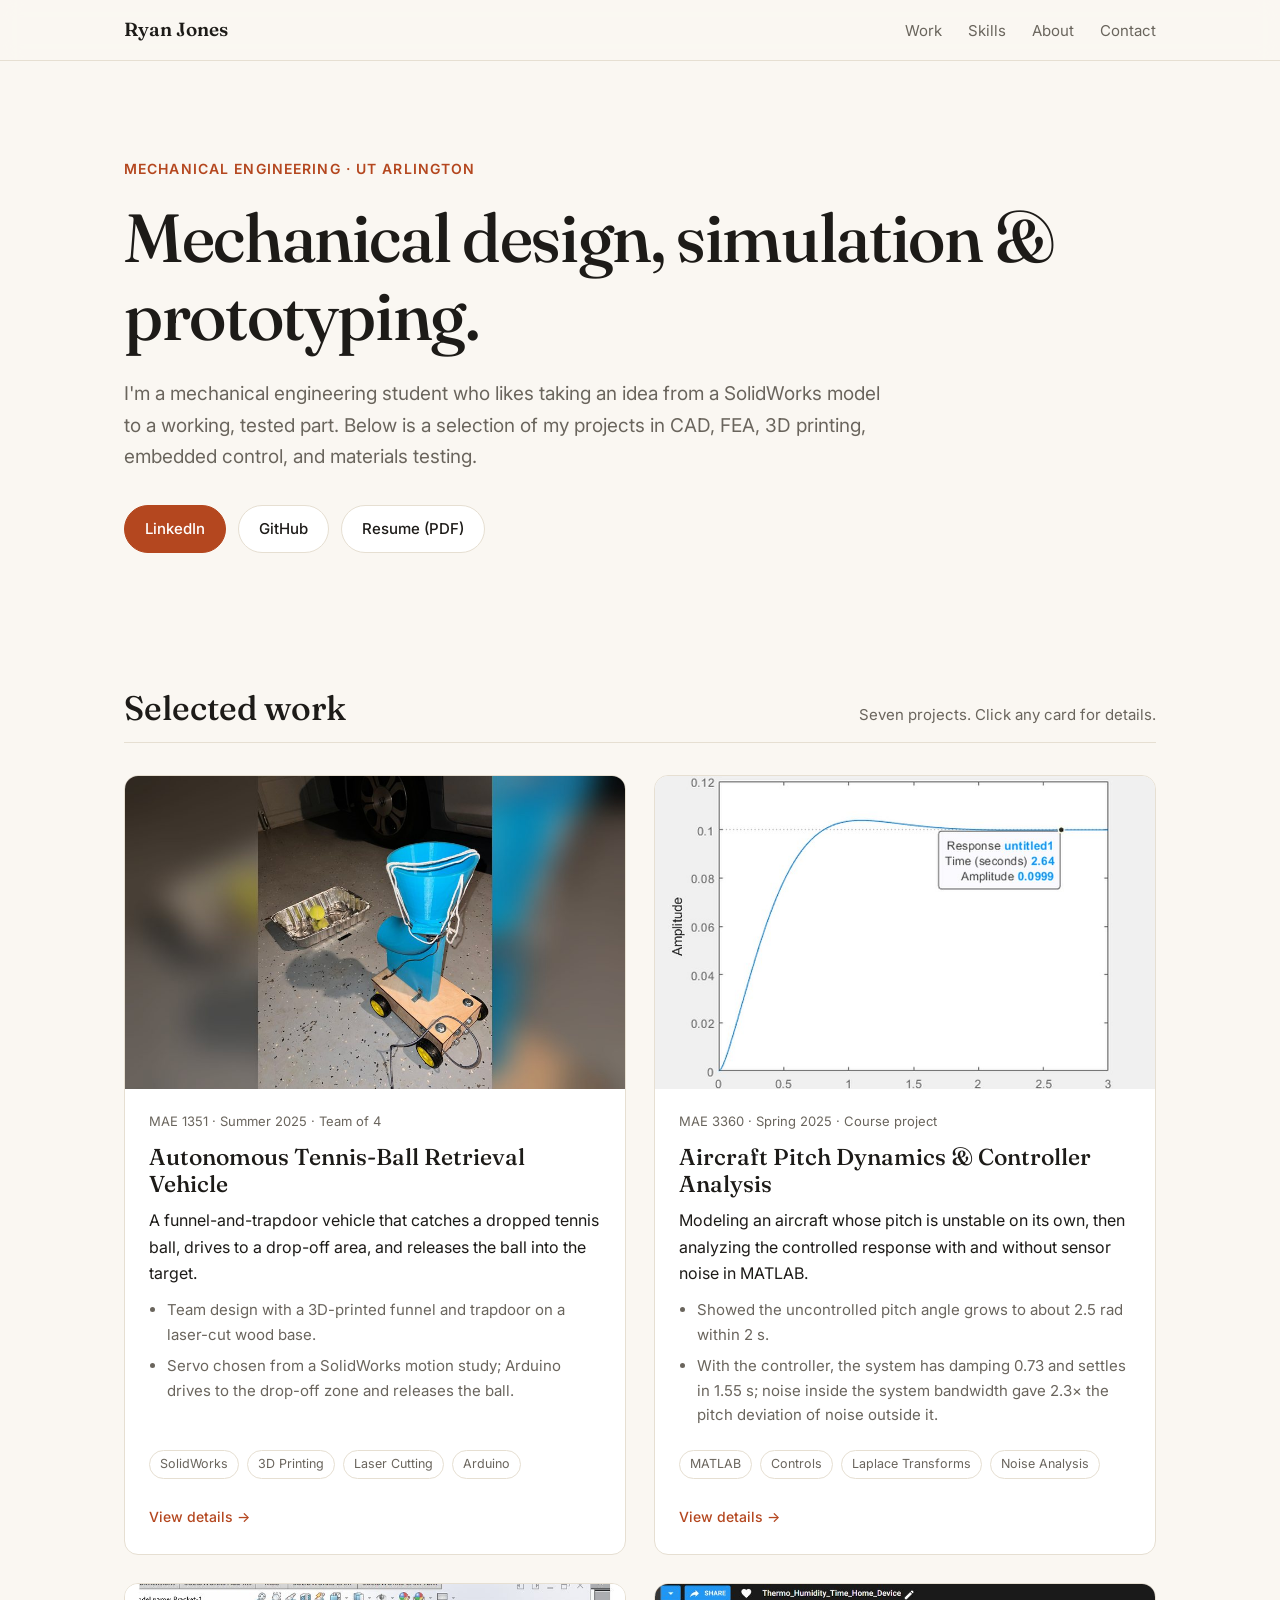
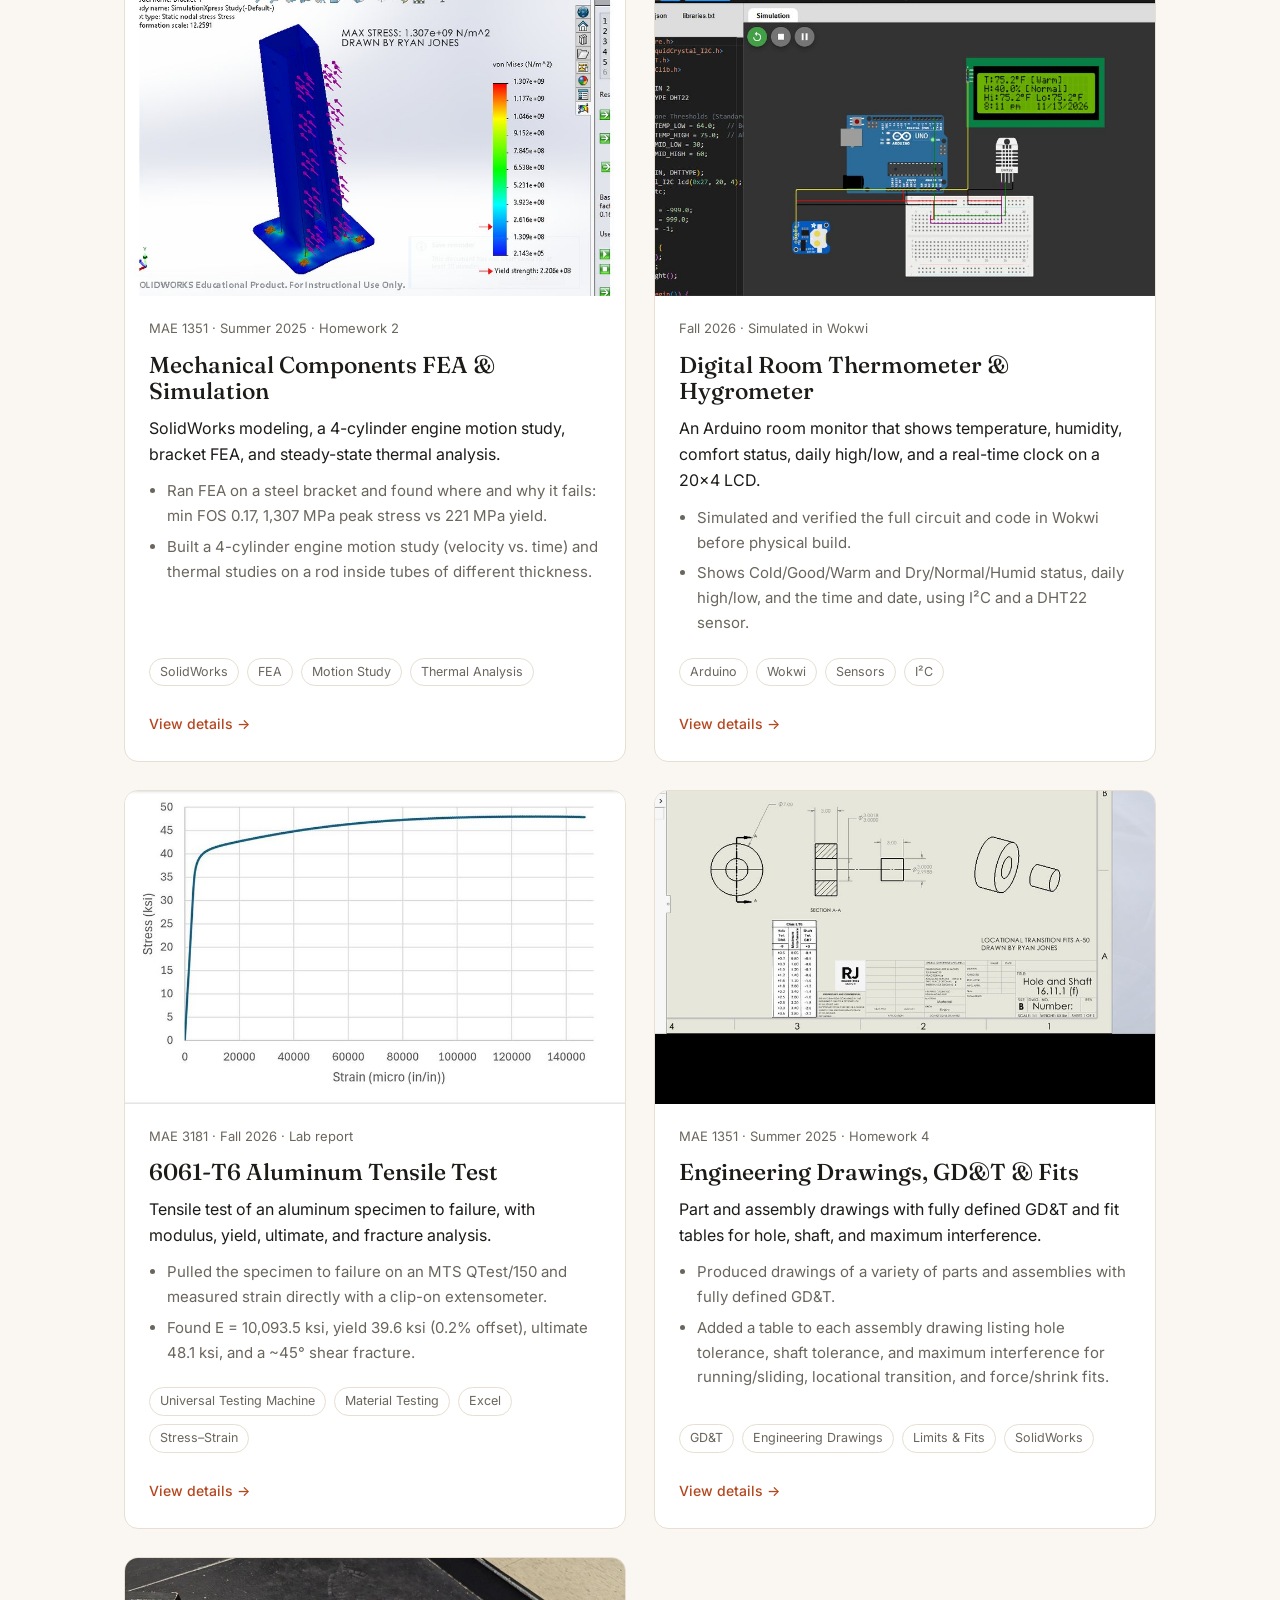
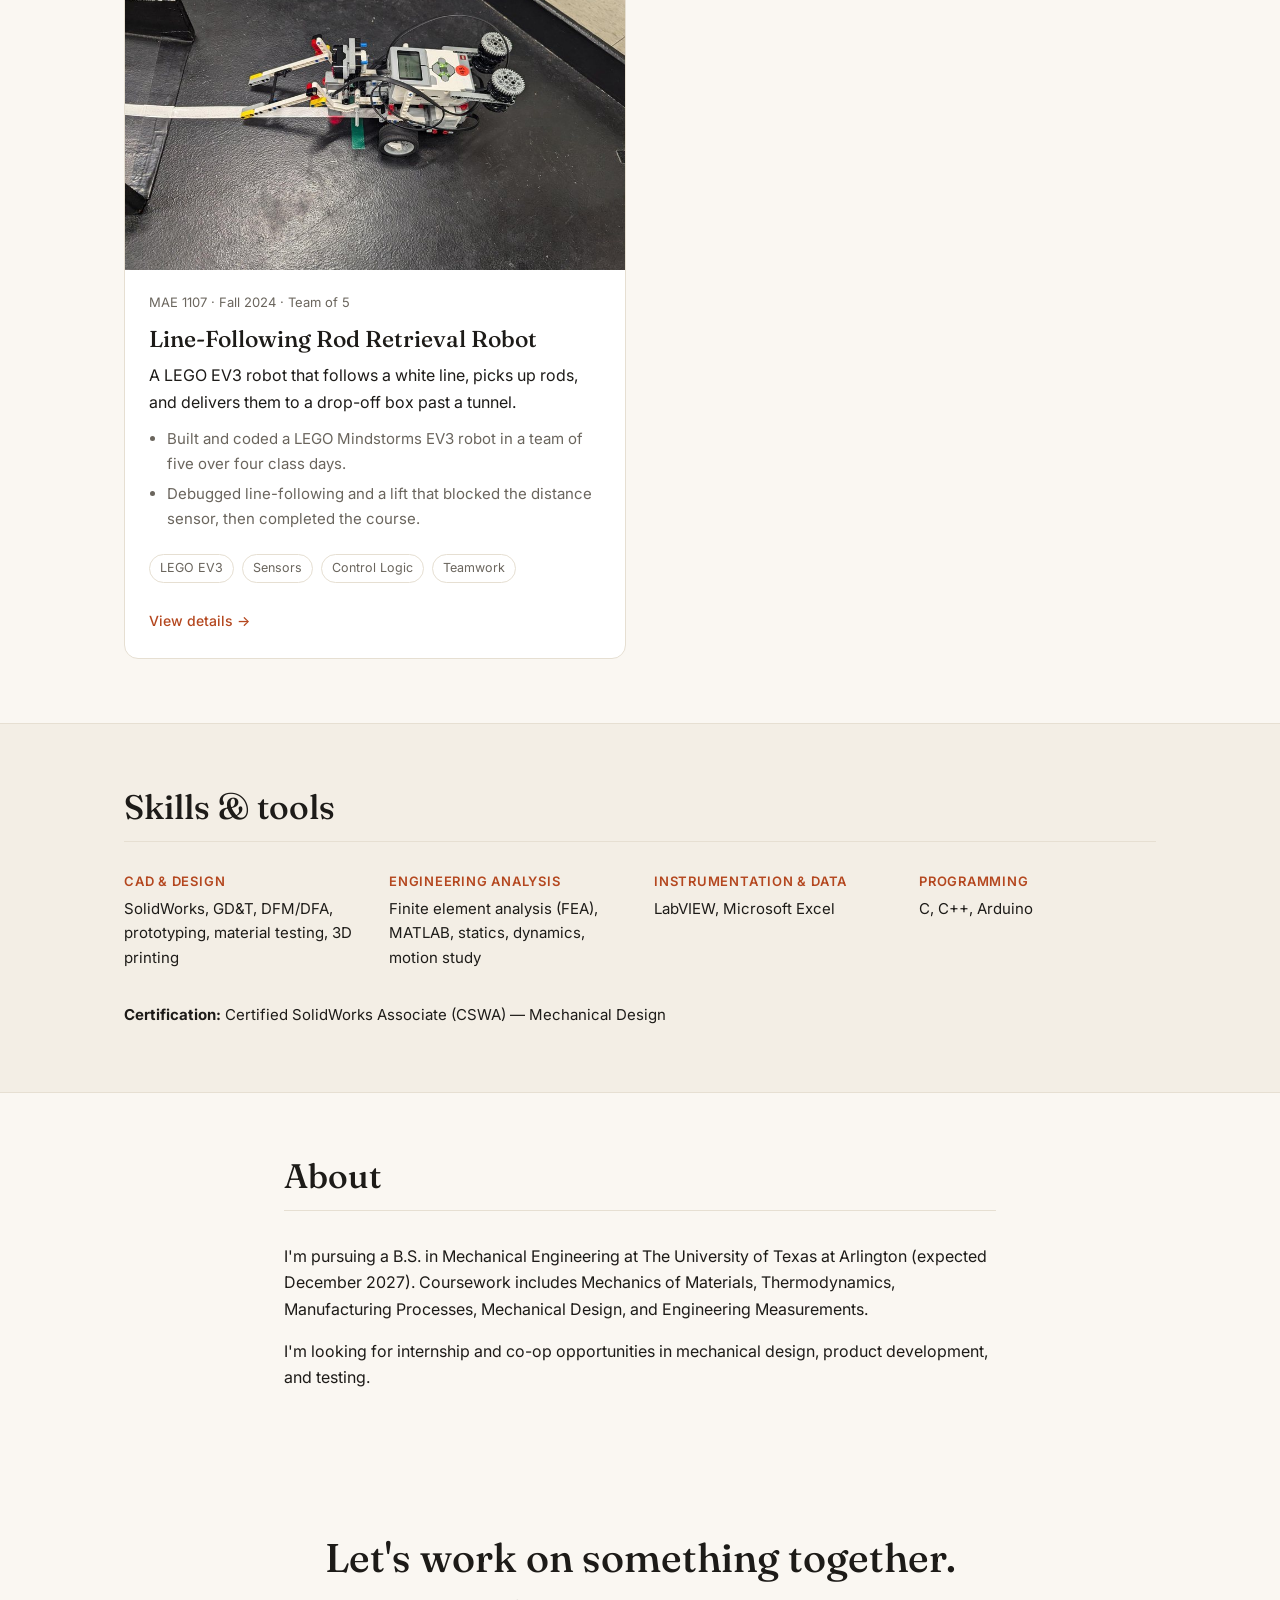
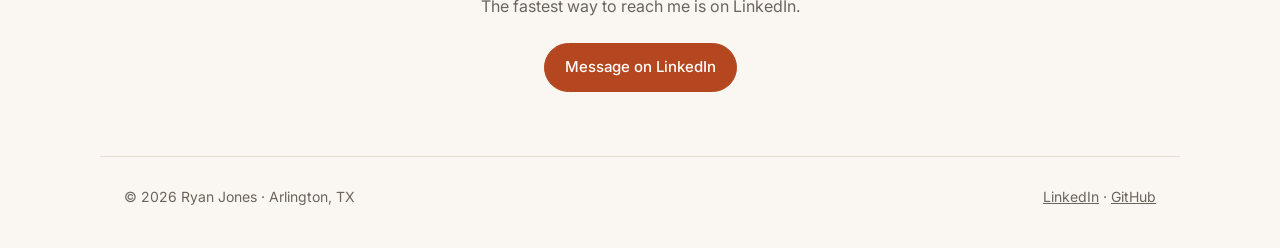
==== index.html @ ddf34568 "Add files via upload Added all of the files for showing the projects completed up to this point" ====
<!doctype html>
<html lang="en">
<head>
  <meta charset="utf-8">
  <meta name="viewport" content="width=device-width, initial-scale=1">
  <title>Ryan Jones — Mechanical Engineering Portfolio</title>
  <meta name="description" content="Ryan Jones, Mechanical Engineering student at UT Arlington. CAD, FEA, 3D printing, Arduino, and materials testing projects.">
  <meta property="og:title" content="Ryan Jones — Mechanical Engineering Portfolio">
  <meta property="og:description" content="Mechanical design, simulation, and prototyping projects. UT Arlington, B.S. Mechanical Engineering.">
  <meta property="og:type" content="website">
  <meta name="theme-color" content="#faf7f2">
  <link rel="preconnect" href="https://fonts.googleapis.com">
  <link rel="preconnect" href="https://fonts.gstatic.com" crossorigin>
  <link href="https://fonts.googleapis.com/css2?family=Fraunces:opsz,wght@9..144,500;9..144,600&family=Inter:wght@400;500;600&display=swap" rel="stylesheet">
  <link rel="stylesheet" href="css/style.css">
</head>
<body>
  <a class="skip" href="#work">Skip to content</a>

  <header class="nav">
    <div class="wrap nav-inner">
      <a class="brand" href="#top">Ryan Jones</a>
      <nav aria-label="Primary">
        <a href="#work">Work</a>
        <a href="#skills">Skills</a>
        <a href="#about">About</a>
        <a href="#contact">Contact</a>
      </nav>
    </div>
  </header>

  <main id="top">
    <section class="hero wrap">
      <p class="eyebrow">Mechanical Engineering · UT Arlington</p>
      <h1>Mechanical design, simulation &amp; prototyping.</h1>
      <p class="lead">I'm a mechanical engineering student who likes taking an idea from a SolidWorks model to a working, tested part. Below is a selection of my projects in CAD, FEA, 3D printing, embedded control, and materials testing.</p>
      <div class="actions">
        <a class="btn primary" href="https://www.linkedin.com/in/ryancjones311/" target="_blank" rel="noopener">LinkedIn</a>
        <a class="btn" href="https://github.com/ryancjones311" target="_blank" rel="noopener">GitHub</a>
        <a class="btn" href="assets/resume/Ryan-Jones-Resume.pdf" target="_blank" rel="noopener">Resume (PDF)</a>
      </div>
    </section>

    <section id="work" class="wrap section">
      <div class="section-head">
        <h2>Selected work</h2>
        <p>Seven projects. Click any card for details.</p>
      </div>

      <div class="grid">
        <article class="card">
          <img class="media" src="assets/images/tennis-card.jpg" alt="" loading="lazy">
          <div class="body">
            <p class="meta">MAE 1351 · Summer 2025 · Team of 4</p>
            <h3><a class="stretch" href="projects/tennis-ball-retrieval-vehicle.html">Autonomous Tennis-Ball Retrieval Vehicle</a></h3>
            <p>A funnel-and-trapdoor vehicle that catches a dropped tennis ball, drives to a drop-off area, and releases the ball into the target.</p>
            <ul><li>Team design with a 3D-printed funnel and trapdoor on a laser-cut wood base.</li><li>Servo chosen from a SolidWorks motion study; Arduino drives to the drop-off zone and releases the ball.</li></ul>
            <p class="tags"><span>SolidWorks</span><span>3D Printing</span><span>Laser Cutting</span><span>Arduino</span></p>
            <p class="more">View details →</p>
          </div>
        </article>

        <article class="card">
          <img class="media" src="assets/images/pitch-card.jpg" alt="" loading="lazy">
          <div class="body">
            <p class="meta">MAE 3360 · Spring 2025 · Course project</p>
            <h3><a class="stretch" href="projects/aircraft-pitch-control.html">Aircraft Pitch Dynamics &amp; Controller Analysis</a></h3>
            <p>Modeling an aircraft whose pitch is unstable on its own, then analyzing the controlled response with and without sensor noise in MATLAB.</p>
            <ul><li>Showed the uncontrolled pitch angle grows to about 2.5 rad within 2 s.</li><li>With the controller, the system has damping 0.73 and settles in 1.55 s; noise inside the system bandwidth gave 2.3× the pitch deviation of noise outside it.</li></ul>
            <p class="tags"><span>MATLAB</span><span>Controls</span><span>Laplace Transforms</span><span>Noise Analysis</span></p>
            <p class="more">View details →</p>
          </div>
        </article>

        <article class="card">
          <img class="media" src="assets/images/fea-card.jpg" alt="" loading="lazy">
          <div class="body">
            <p class="meta">MAE 1351 · Summer 2025 · Homework 2</p>
            <h3><a class="stretch" href="projects/fea-and-motion-simulation.html">Mechanical Components FEA &amp; Simulation</a></h3>
            <p>SolidWorks modeling, a 4-cylinder engine motion study, bracket FEA, and steady-state thermal analysis.</p>
            <ul><li>Ran FEA on a steel bracket and found where and why it fails: min FOS 0.17, 1,307 MPa peak stress vs 221 MPa yield.</li><li>Built a 4-cylinder engine motion study (velocity vs. time) and thermal studies on a rod inside tubes of different thickness.</li></ul>
            <p class="tags"><span>SolidWorks</span><span>FEA</span><span>Motion Study</span><span>Thermal Analysis</span></p>
            <p class="more">View details →</p>
          </div>
        </article>

        <article class="card">
          <img class="media" src="assets/images/thermo-card.jpg" alt="" loading="lazy">
          <div class="body">
            <p class="meta">Fall 2026 · Simulated in Wokwi</p>
            <h3><a class="stretch" href="projects/digital-thermometer-hygrometer.html">Digital Room Thermometer &amp; Hygrometer</a></h3>
            <p>An Arduino room monitor that shows temperature, humidity, comfort status, daily high/low, and a real-time clock on a 20×4 LCD.</p>
            <ul><li>Simulated and verified the full circuit and code in Wokwi before physical build.</li><li>Shows Cold/Good/Warm and Dry/Normal/Humid status, daily high/low, and the time and date, using I²C and a DHT22 sensor.</li></ul>
            <p class="tags"><span>Arduino</span><span>Wokwi</span><span>Sensors</span><span>I²C</span></p>
            <p class="more">View details →</p>
          </div>
        </article>

        <article class="card">
          <img class="media" src="assets/images/alu-card.jpg" alt="" loading="lazy">
          <div class="body">
            <p class="meta">MAE 3181 · Fall 2026 · Lab report</p>
            <h3><a class="stretch" href="projects/6061-t6-aluminum-testing.html">6061-T6 Aluminum Tensile Test</a></h3>
            <p>Tensile test of an aluminum specimen to failure, with modulus, yield, ultimate, and fracture analysis.</p>
            <ul><li>Pulled the specimen to failure on an MTS QTest/150 and measured strain directly with a clip-on extensometer.</li><li>Found E = 10,093.5 ksi, yield 39.6 ksi (0.2% offset), ultimate 48.1 ksi, and a ~45° shear fracture.</li></ul>
            <p class="tags"><span>Universal Testing Machine</span><span>Material Testing</span><span>Excel</span><span>Stress–Strain</span></p>
            <p class="more">View details →</p>
          </div>
        </article>

        <article class="card">
          <img class="media" src="assets/images/gdt-card.jpg" alt="" loading="lazy">
          <div class="body">
            <p class="meta">MAE 1351 · Summer 2025 · Homework 4</p>
            <h3><a class="stretch" href="projects/gdt-drawings-and-fits.html">Engineering Drawings, GD&amp;T &amp; Fits</a></h3>
            <p>Part and assembly drawings with fully defined GD&amp;T and fit tables for hole, shaft, and maximum interference.</p>
            <ul><li>Produced drawings of a variety of parts and assemblies with fully defined GD&amp;T.</li><li>Added a table to each assembly drawing listing hole tolerance, shaft tolerance, and maximum interference for running/sliding, locational transition, and force/shrink fits.</li></ul>
            <p class="tags"><span>GD&amp;T</span><span>Engineering Drawings</span><span>Limits &amp; Fits</span><span>SolidWorks</span></p>
            <p class="more">View details →</p>
          </div>
        </article>

        <article class="card">
          <img class="media" src="assets/images/lego-card.jpg" alt="" loading="lazy">
          <div class="body">
            <p class="meta">MAE 1107 · Fall 2024 · Team of 5</p>
            <h3><a class="stretch" href="projects/lego-line-following-robot.html">Line-Following Rod Retrieval Robot</a></h3>
            <p>A LEGO EV3 robot that follows a white line, picks up rods, and delivers them to a drop-off box past a tunnel.</p>
            <ul><li>Built and coded a LEGO Mindstorms EV3 robot in a team of five over four class days.</li><li>Debugged line-following and a lift that blocked the distance sensor, then completed the course.</li></ul>
            <p class="tags"><span>LEGO EV3</span><span>Sensors</span><span>Control Logic</span><span>Teamwork</span></p>
            <p class="more">View details →</p>
          </div>
        </article>

      </div>
    </section>

    <section id="skills" class="band">
      <div class="wrap section">
        <div class="section-head"><h2>Skills &amp; tools</h2></div>
        <div class="skills">
          <div><h3>CAD &amp; design</h3><p>SolidWorks, GD&amp;T, DFM/DFA, prototyping, material testing, 3D printing</p></div>
          <div><h3>Engineering analysis</h3><p>Finite element analysis (FEA), MATLAB, statics, dynamics, motion study</p></div>
          <div><h3>Instrumentation &amp; data</h3><p>LabVIEW, Microsoft Excel</p></div>
          <div><h3>Programming</h3><p>C, C++, Arduino</p></div>
        </div>
        <p class="cert"><strong>Certification:</strong> Certified SolidWorks Associate (CSWA) — Mechanical Design</p>
      </div>
    </section>

    <section id="about" class="wrap section narrow">
      <div class="section-head"><h2>About</h2></div>
      <p>I'm pursuing a B.S. in Mechanical Engineering at The University of Texas at Arlington (expected December 2027). Coursework includes Mechanics of Materials, Thermodynamics, Manufacturing Processes, Mechanical Design, and Engineering Measurements.</p>
      <p>I'm looking for internship and co-op opportunities in mechanical design, product development, and testing.</p>
    </section>

    <section id="contact" class="wrap section narrow contact">
      <h2>Let's work on something together.</h2>
      <p>The fastest way to reach me is on LinkedIn.</p>
      <div class="actions">
        <a class="btn primary" href="https://www.linkedin.com/in/ryancjones311/" target="_blank" rel="noopener">Message on LinkedIn</a>
        <!-- TO ADD EMAIL: <a class="btn" href="mailto:you@example.com">Email</a> -->
      </div>
    </section>
  </main>

  <footer class="wrap footer">
    <span>© 2026 Ryan Jones · Arlington, TX</span>
    <span><a href="https://www.linkedin.com/in/ryancjones311/" target="_blank" rel="noopener">LinkedIn</a> · <a href="https://github.com/ryancjones311" target="_blank" rel="noopener">GitHub</a></span>
  </footer>
</body>
</html>
---- css/style.css ----
:root{
  --bg:#faf7f2; --surface:#fff; --band:#f3eee5; --text:#1d1b18; --muted:#6a655d;
  --line:#e6dfd2; --accent:#b4471f; --accent-ink:#fff;
  --serif:'Fraunces',Georgia,serif; --sans:'Inter',system-ui,-apple-system,Segoe UI,sans-serif;
}
@media (prefers-color-scheme: dark){
  :root{--bg:#161412;--surface:#1f1c19;--band:#1b1815;--text:#f1ece4;--muted:#a49d92;--line:#33302b;--accent:#e2744a;--accent-ink:#161412}
}
*{box-sizing:border-box}
html{scroll-behavior:smooth;scroll-padding-top:72px}
body{margin:0;background:var(--bg);color:var(--text);font:16px/1.65 var(--sans);-webkit-font-smoothing:antialiased}
a{color:inherit}
.wrap{max-width:1080px;margin:0 auto;padding:0 24px}
.narrow{max-width:760px}
.skip{position:absolute;left:-999px}.skip:focus{left:12px;top:12px;background:var(--surface);padding:8px 12px;z-index:10}

.nav{position:sticky;top:0;z-index:5;background:color-mix(in srgb,var(--bg) 88%,transparent);backdrop-filter:blur(10px);border-bottom:1px solid var(--line)}
.nav-inner{display:flex;justify-content:space-between;align-items:center;height:60px}
.brand{font-family:var(--serif);font-weight:600;font-size:19px;text-decoration:none}
.nav nav a{margin-left:22px;text-decoration:none;color:var(--muted);font-size:15px}
.nav nav a:hover{color:var(--text)}

.hero{padding:96px 24px 72px}
.eyebrow{margin:0 0 18px;color:var(--accent);font-weight:600;font-size:14px;letter-spacing:.08em;text-transform:uppercase}
h1,h2,h3{font-family:var(--serif);font-weight:500;line-height:1.15;margin:0}
h1{font-size:clamp(38px,6.5vw,68px);max-width:15em;letter-spacing:-.02em}
.lead{max-width:40em;font-size:19px;color:var(--muted);margin:24px 0 32px}
.actions{display:flex;flex-wrap:wrap;gap:12px}
.btn{display:inline-block;padding:11px 20px;border:1px solid var(--line);border-radius:999px;text-decoration:none;font-weight:500;font-size:15px;background:var(--surface);transition:.15s}
.btn:hover{border-color:var(--text)}
.btn.primary{background:var(--accent);border-color:var(--accent);color:var(--accent-ink)}
.btn.primary:hover{filter:brightness(1.08)}

.section{padding:64px 24px}
.section-head{display:flex;align-items:baseline;justify-content:space-between;gap:16px;margin-bottom:32px;border-bottom:1px solid var(--line);padding-bottom:14px}
.section-head h2{font-size:clamp(26px,4vw,34px)}
.section-head p{margin:0;color:var(--muted);font-size:15px}

.grid{display:grid;grid-template-columns:repeat(2,1fr);gap:28px}
.card{background:var(--surface);border:1px solid var(--line);border-radius:14px;overflow:hidden;display:flex;flex-direction:column;transition:transform .2s,box-shadow .2s}
.card:hover{transform:translateY(-3px);box-shadow:0 12px 30px rgba(0,0,0,.08)}
.media{display:block;width:100%;aspect-ratio:16/10;object-fit:cover;position:relative}
div.media{display:flex;align-items:flex-end;padding:18px 22px}
div.media span{font-family:var(--serif);font-size:56px;line-height:1;color:rgba(255,255,255,.85)}
.m1{background:linear-gradient(135deg,#b4471f,#e0a35a)}
.m2{background:linear-gradient(135deg,#2f4a5c,#6f97a8)}
.m3{background:linear-gradient(135deg,#55603a,#b3b788)}
.m4{background:linear-gradient(135deg,#4b3a57,#9c86a8)}
.body{padding:22px 24px 26px;display:flex;flex-direction:column;flex:1}
.meta{margin:0 0 6px;font-size:13px;color:var(--muted)}
.card h3{font-size:23px;margin-bottom:10px}
.body p{margin:0 0 12px}
.body ul{margin:0 0 16px;padding-left:18px;color:var(--muted);font-size:15px}
.body li{margin-bottom:6px}
.tags{margin-top:auto!important;display:flex;flex-wrap:wrap;gap:8px}
.tags span{font-size:12.5px;padding:3px 10px;border:1px solid var(--line);border-radius:999px;color:var(--muted)}

.band{background:var(--band);border-block:1px solid var(--line)}
.skills{display:grid;grid-template-columns:repeat(4,1fr);gap:28px}
.skills h3{font-family:var(--sans);font-size:13px;font-weight:600;letter-spacing:.06em;text-transform:uppercase;color:var(--accent);margin-bottom:8px}
.skills p{margin:0;font-size:15px}
.cert{margin:32px 0 0;font-size:15px}

.contact{text-align:center}
.contact h2{font-size:clamp(28px,4.5vw,40px);margin-bottom:12px}
.contact p{color:var(--muted);margin:0 0 24px}
.contact .actions{justify-content:center}
.footer{display:flex;justify-content:space-between;flex-wrap:wrap;gap:8px;padding:28px 24px 40px;border-top:1px solid var(--line);font-size:14px;color:var(--muted)}

@media(max-width:820px){
  .grid{grid-template-columns:1fr}
  .skills{grid-template-columns:1fr 1fr}
  .hero{padding:64px 24px 48px}
}
@media(max-width:480px){.skills{grid-template-columns:1fr}.nav nav a{margin-left:14px}}

/* ---- clickable cards ---- */
.card{position:relative}
.stretch{text-decoration:none}
.stretch::after{content:"";position:absolute;inset:0}
.stretch:focus-visible{outline:none}
.card:has(.stretch:focus-visible){outline:2px solid var(--accent);outline-offset:3px}
.more{margin:14px 0 0!important;color:var(--accent);font-weight:500;font-size:14px}
.tags+.more{margin-top:14px}
.m5{background:linear-gradient(135deg,#7a3b3b,#c98d7a)}
.m6{background:linear-gradient(135deg,#3a5a56,#86b3aa)}
.m7{background:linear-gradient(135deg,#5b5130,#c9b566)}

/* ---- project detail pages ---- */
.detail{padding-top:40px;padding-bottom:40px}
.detail .back{display:inline-block;margin-bottom:28px;color:var(--muted);text-decoration:none;font-size:15px}
.detail .back:hover{color:var(--text)}
.detail h1{font-size:clamp(30px,5vw,46px);max-width:none;margin:6px 0 16px}
.detail .tags{margin:0 0 24px!important}
.detail .lead{margin:0 0 32px;font-size:18px}
.detail h2{font-size:24px;margin:36px 0 12px}
.detail ul{padding-left:20px;color:var(--text)}
.detail li{margin-bottom:8px}
.hero-img,.gallery img{width:100%;border-radius:12px;border:1px solid var(--line);display:block}
.gallery{display:grid;grid-template-columns:repeat(2,1fr);gap:16px}
.gallery figure{margin:0}
.gallery figcaption{font-size:13px;color:var(--muted);margin-top:6px}
.video{position:relative;aspect-ratio:16/9;margin:24px 0}
.video iframe{position:absolute;inset:0;width:100%;height:100%;border:0;border-radius:12px}
.pn{display:flex;justify-content:space-between;gap:16px;margin-top:56px;padding-top:20px;border-top:1px solid var(--line);font-size:15px}
.pn a{text-decoration:none;color:var(--accent)}
@media(max-width:600px){.gallery{grid-template-columns:1fr}.pn{flex-direction:column}}

/* ---- rich detail pages ---- */
.detail{max-width:900px}
.detail .lead{max-width:none}
.facts{display:grid;grid-template-columns:repeat(auto-fit,minmax(220px,1fr));gap:0;margin:0 0 36px;border:1px solid var(--line);border-radius:12px;background:var(--surface);overflow:hidden}
.facts>div{padding:14px 18px;border-right:1px solid var(--line);border-bottom:1px solid var(--line);margin:0 -1px -1px 0}
.facts dt{font-size:12px;font-weight:600;letter-spacing:.06em;text-transform:uppercase;color:var(--accent);margin:0 0 4px}
.facts dd{margin:0;font-size:14.5px;line-height:1.5}
.hero-media{margin:0 0 8px}
.hero-media:empty{display:none}
.prose h2{border-top:1px solid var(--line);padding-top:32px;margin-top:44px}
.prose h2:first-child{margin-top:20px}
.prose p{max-width:68ch}
.prose code{font-size:.9em;background:var(--band);padding:1px 6px;border-radius:5px}
.eq{font-family:ui-monospace,Menlo,Consolas,monospace;background:var(--band);padding:10px 14px;border-radius:8px;display:inline-block;font-size:14.5px}
figure{margin:20px 0}
figure img{width:100%;height:auto;display:block;border-radius:10px;border:1px solid var(--line);cursor:zoom-in;background:#fff}
figcaption{font-size:13px;color:var(--muted);margin-top:8px}
.gallery{display:grid;gap:18px;margin:20px 0;align-items:start}
.gallery figure{margin:0}
.gallery.g2{grid-template-columns:repeat(2,1fr)}.gallery.g3{grid-template-columns:repeat(3,1fr)}
.narrow-fig{max-width:620px}
figure.vid video{display:block;width:100%;max-height:78vh;border-radius:10px;background:#000;border:1px solid var(--line)}
.gallery figure.vid video{max-height:420px;object-fit:contain}
figure.vid.wide{max-width:100%}
.tbl{overflow-x:auto;margin:16px 0 20px}
table{border-collapse:collapse;width:100%;font-size:14.5px;background:var(--surface);border:1px solid var(--line);border-radius:10px;overflow:hidden}
th,td{text-align:left;padding:10px 14px;border-bottom:1px solid var(--line);vertical-align:top}
th{background:var(--band);font-weight:600;font-size:13px}
tr:last-child td{border-bottom:0}
details.code{margin:18px 0;border:1px solid var(--line);border-radius:10px;background:var(--surface)}
details.code summary{cursor:pointer;padding:12px 16px;font-weight:500;color:var(--accent)}
details.code pre{margin:0;padding:16px;overflow:auto;max-height:520px;border-top:1px solid var(--line);font-size:13px;line-height:1.5;background:var(--band)}
.lightbox{position:fixed;inset:0;z-index:50;background:rgba(0,0,0,.88);display:flex;align-items:center;justify-content:center;padding:24px;cursor:zoom-out}
.lightbox[hidden]{display:none}
.lightbox img{max-width:100%;max-height:100%;border-radius:8px;border:0;background:#fff;cursor:zoom-out}
@media(max-width:700px){.gallery.g2,.gallery.g3{grid-template-columns:1fr}}
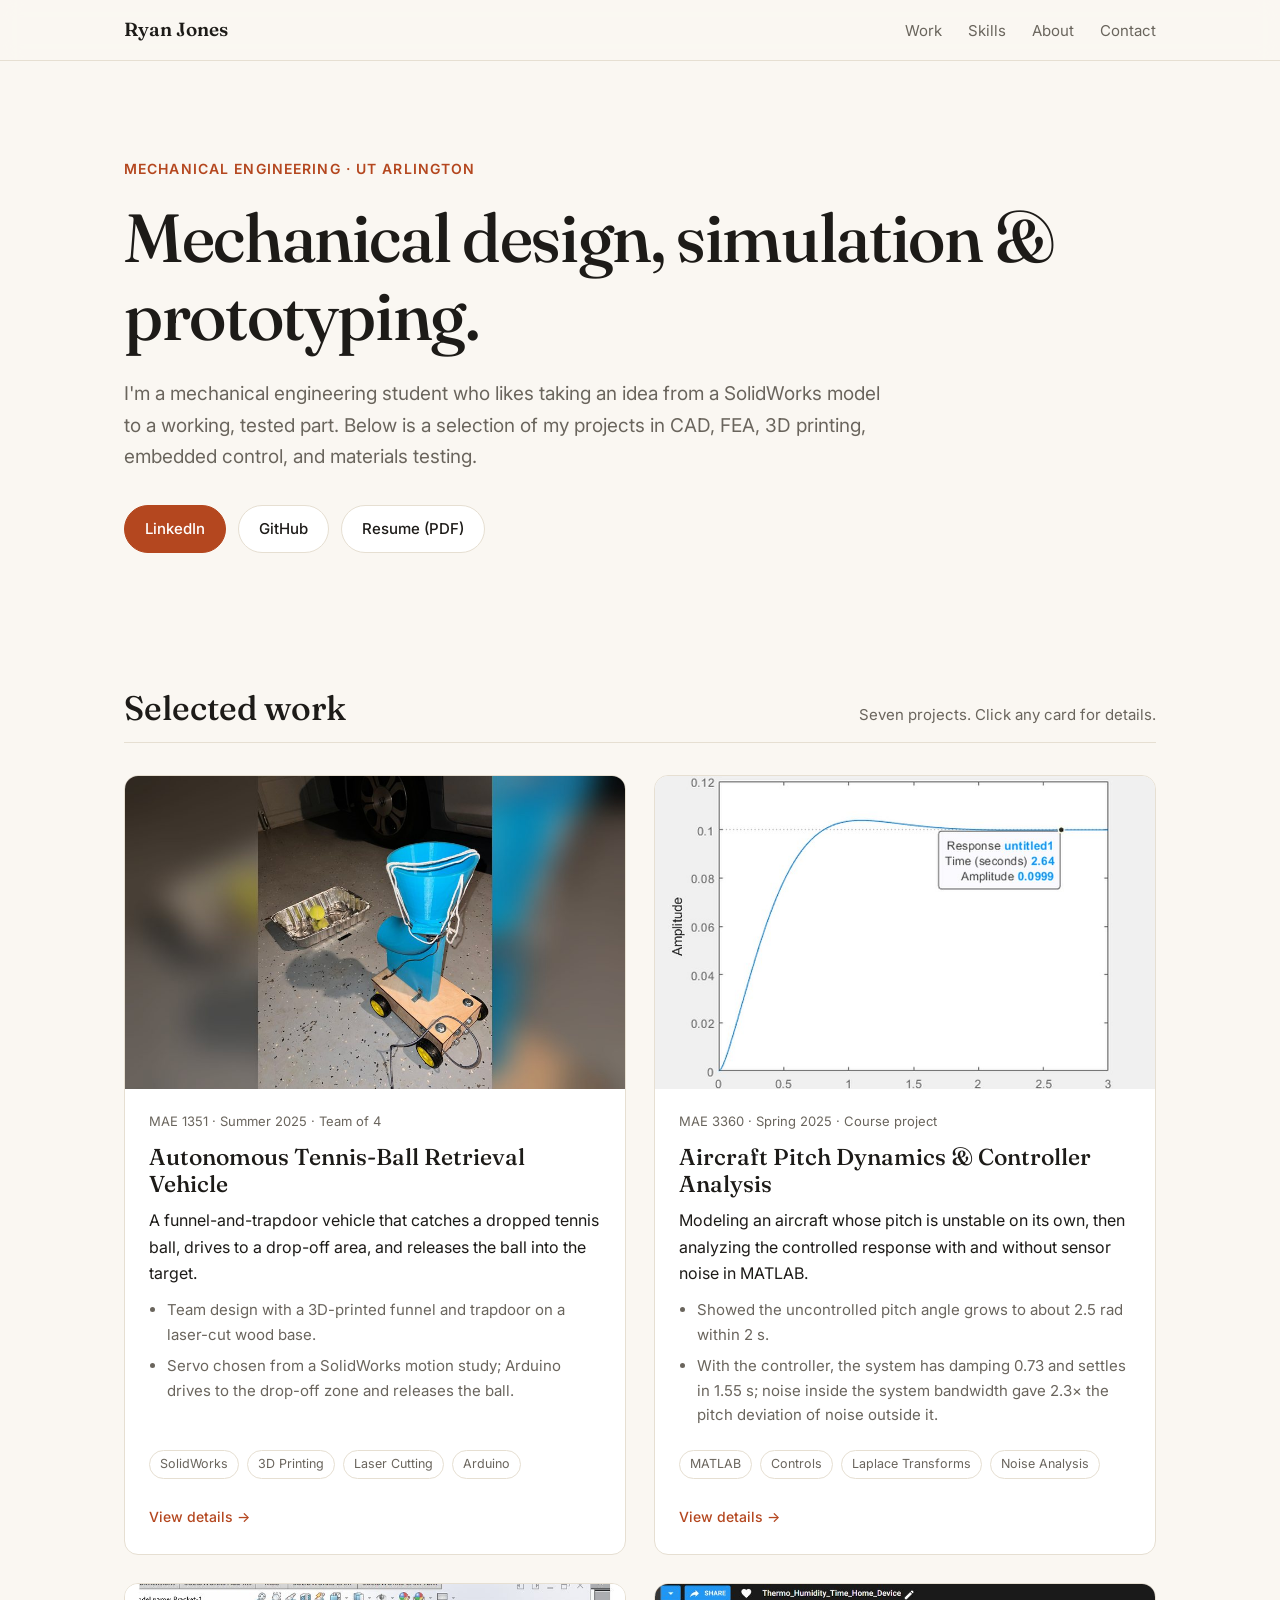
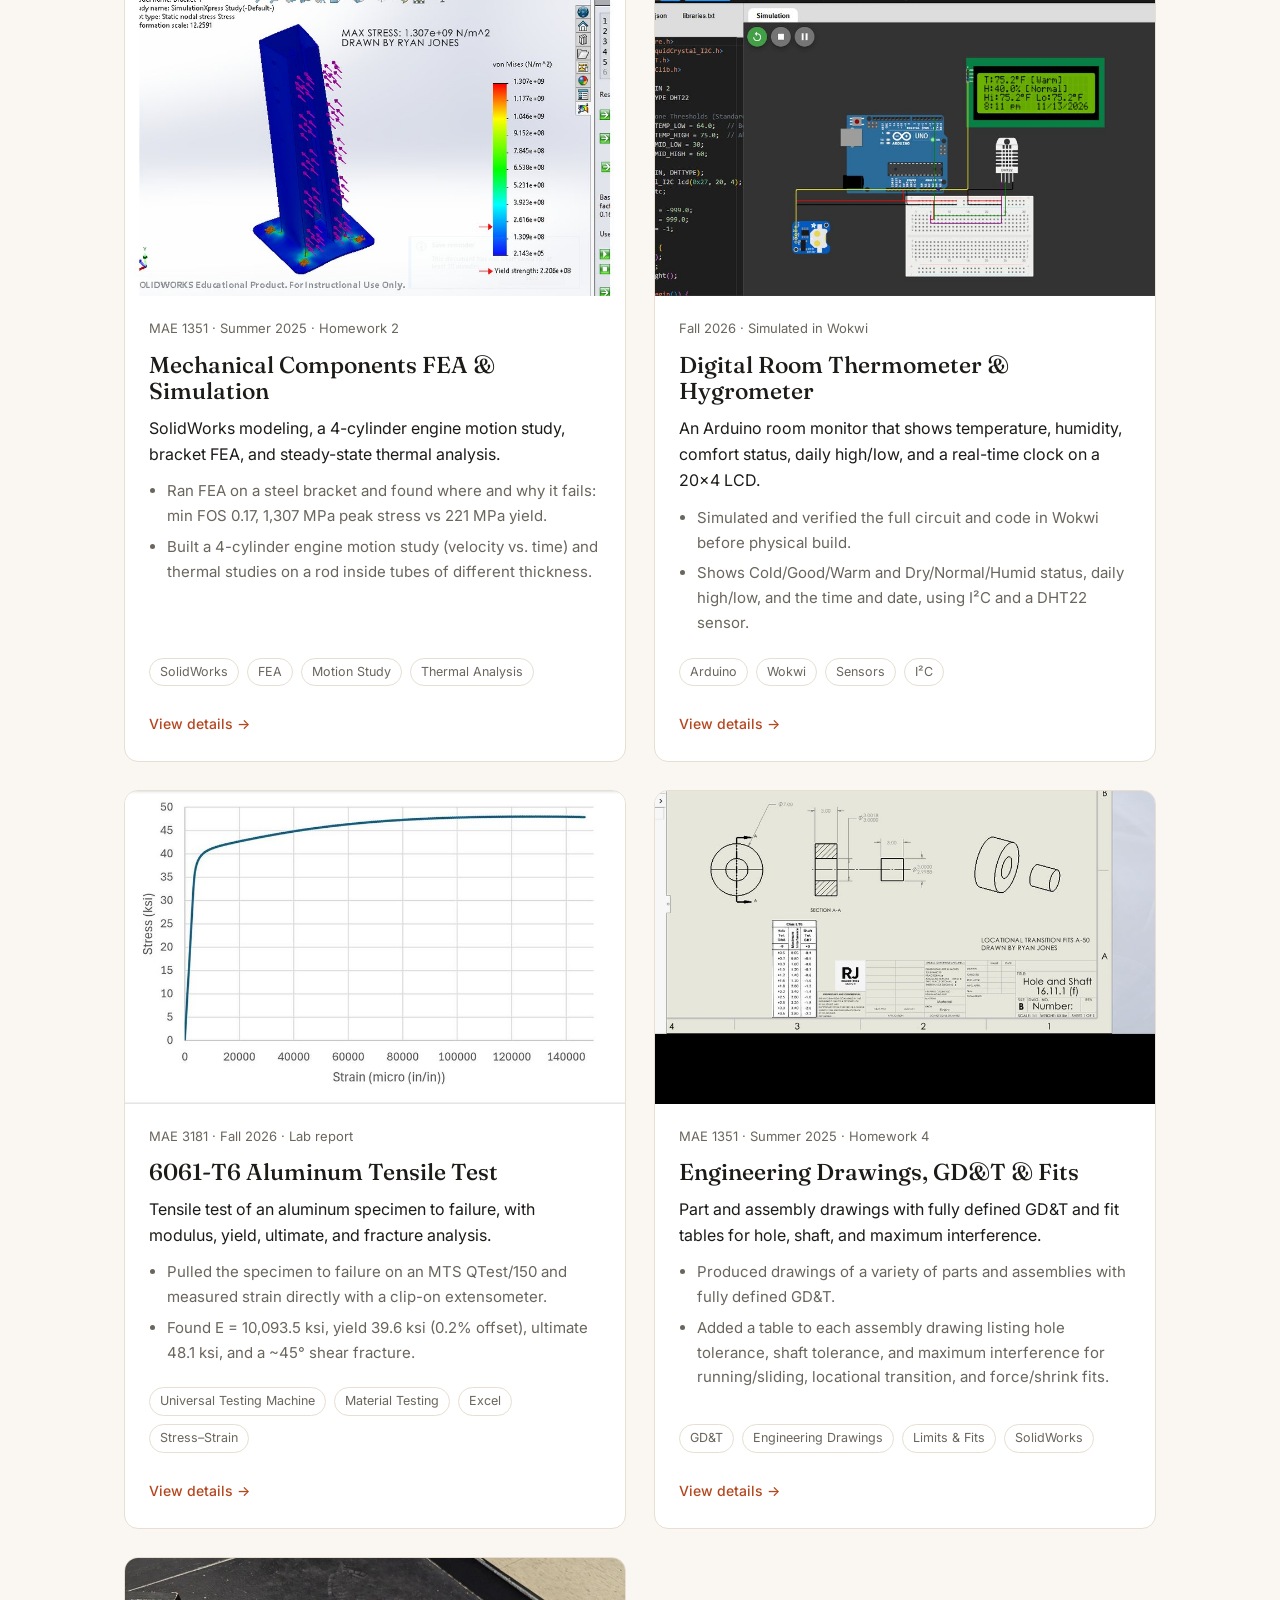
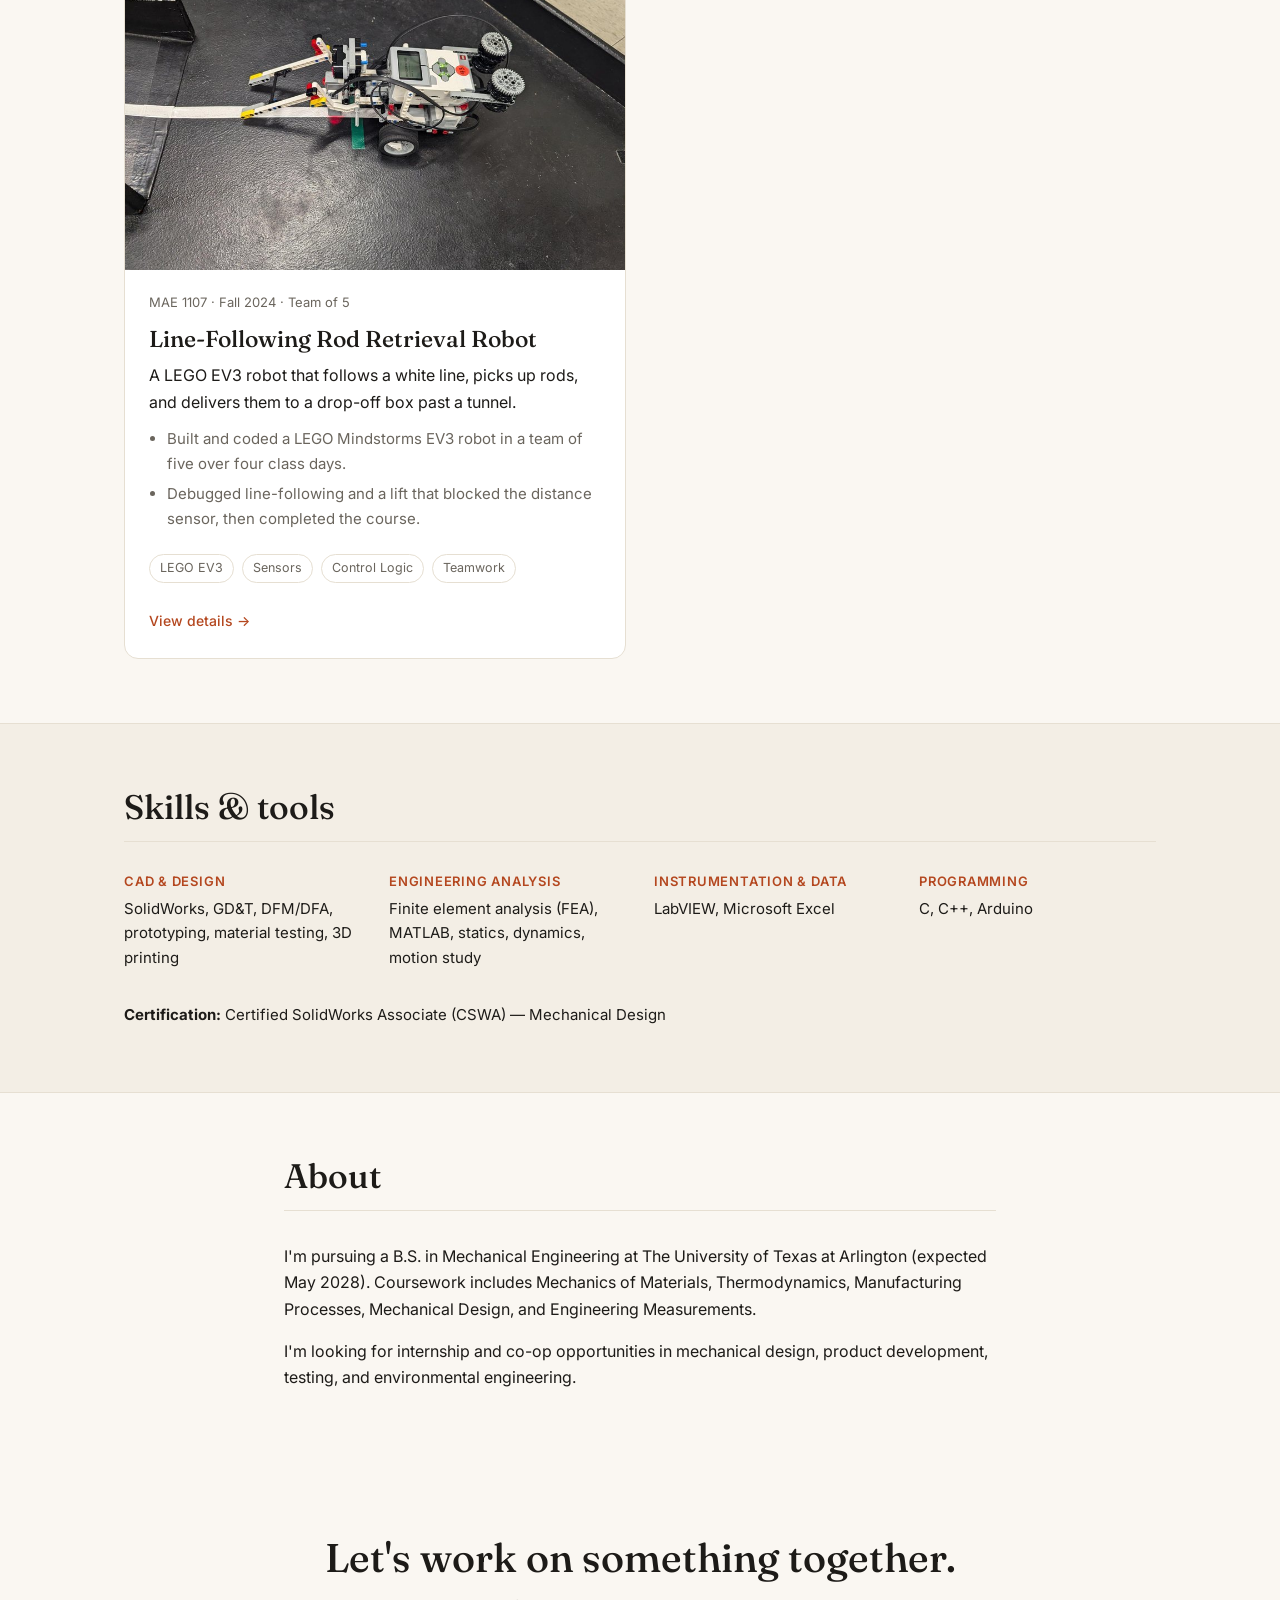
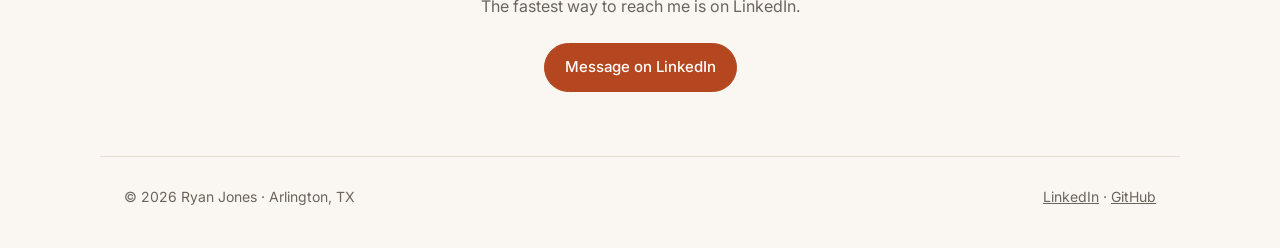
==== commit 073bf007: "Update index.html changed some of the text to be more accurate" ====
--- a/index.html
+++ b/index.html
@@ -150,8 +150,8 @@
 
     <section id="about" class="wrap section narrow">
       <div class="section-head"><h2>About</h2></div>
-      <p>I'm pursuing a B.S. in Mechanical Engineering at The University of Texas at Arlington (expected December 2027). Coursework includes Mechanics of Materials, Thermodynamics, Manufacturing Processes, Mechanical Design, and Engineering Measurements.</p>
-      <p>I'm looking for internship and co-op opportunities in mechanical design, product development, and testing.</p>
+      <p>I'm pursuing a B.S. in Mechanical Engineering at The University of Texas at Arlington (expected May 2028). Coursework includes Mechanics of Materials, Thermodynamics, Manufacturing Processes, Mechanical Design, and Engineering Measurements.</p>
+      <p>I'm looking for internship and co-op opportunities in mechanical design, product development, testing, and environmental engineering.</p>
     </section>
 
     <section id="contact" class="wrap section narrow contact">
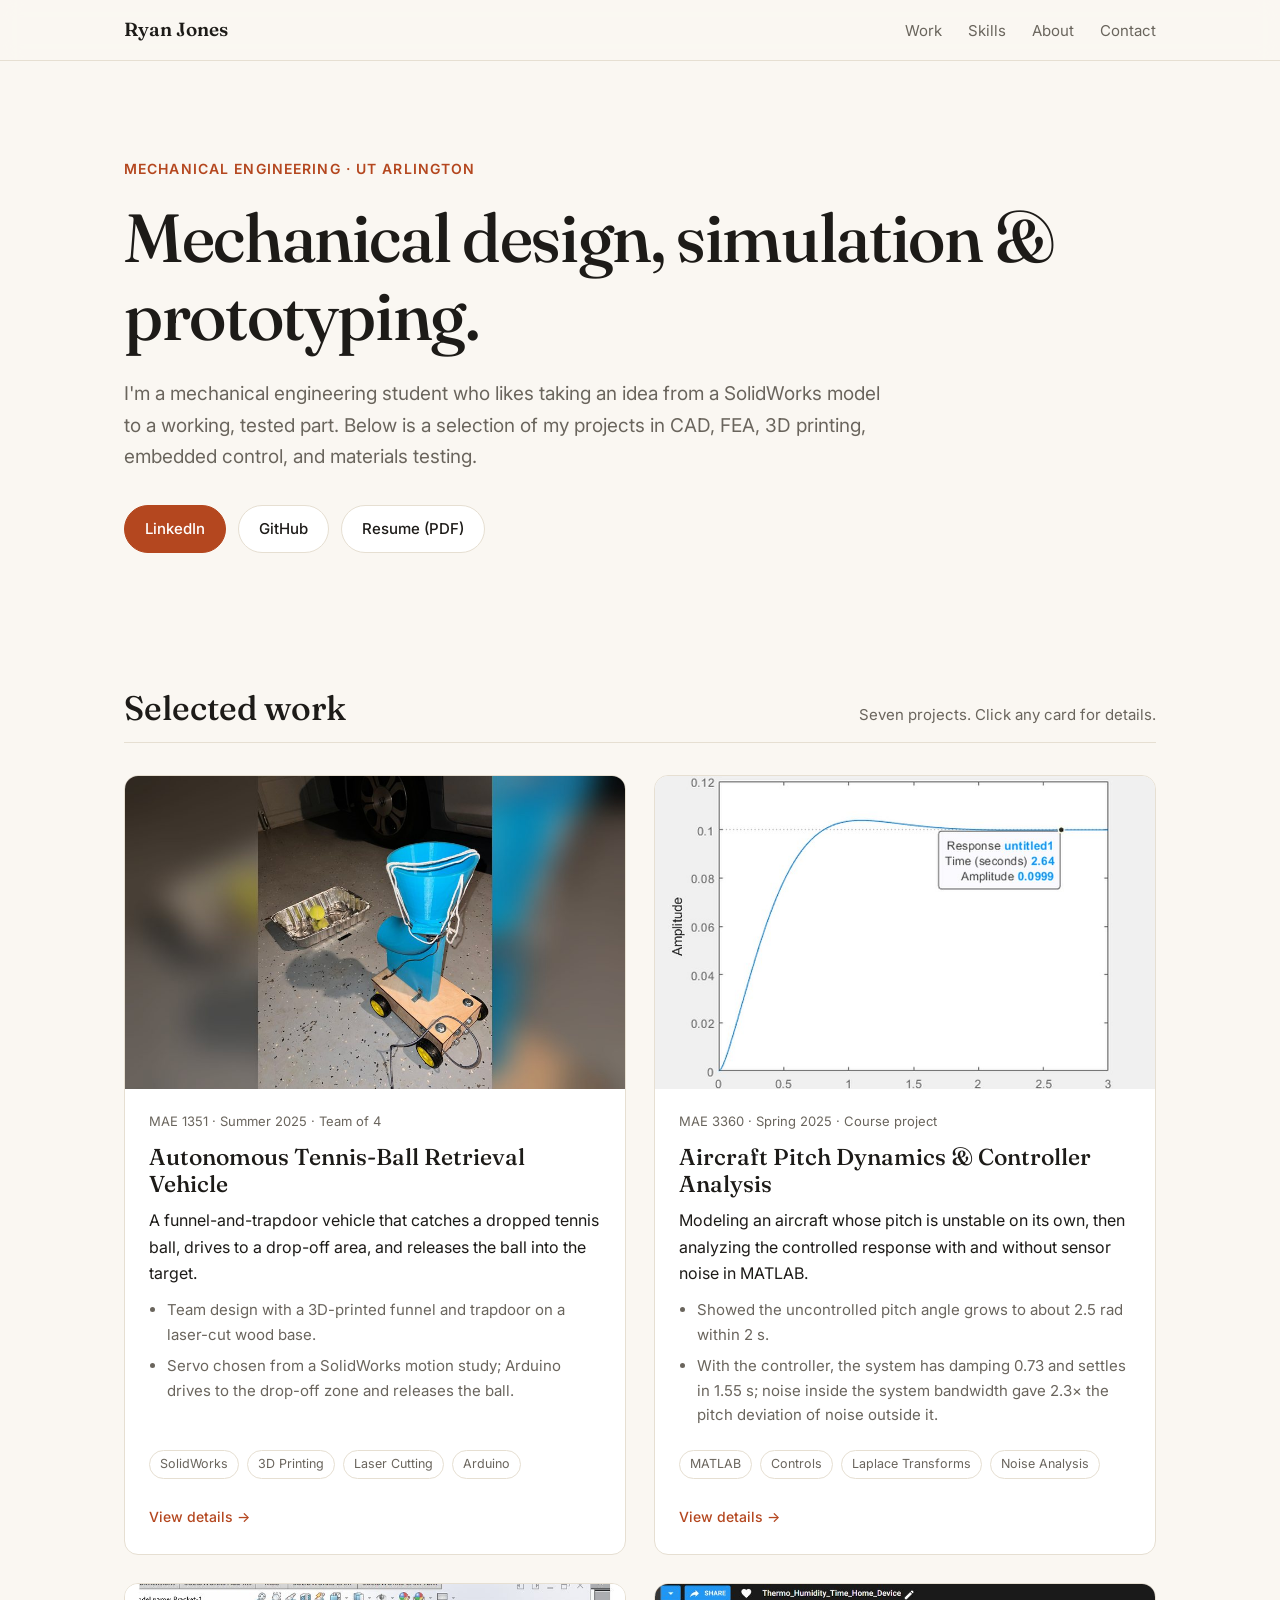
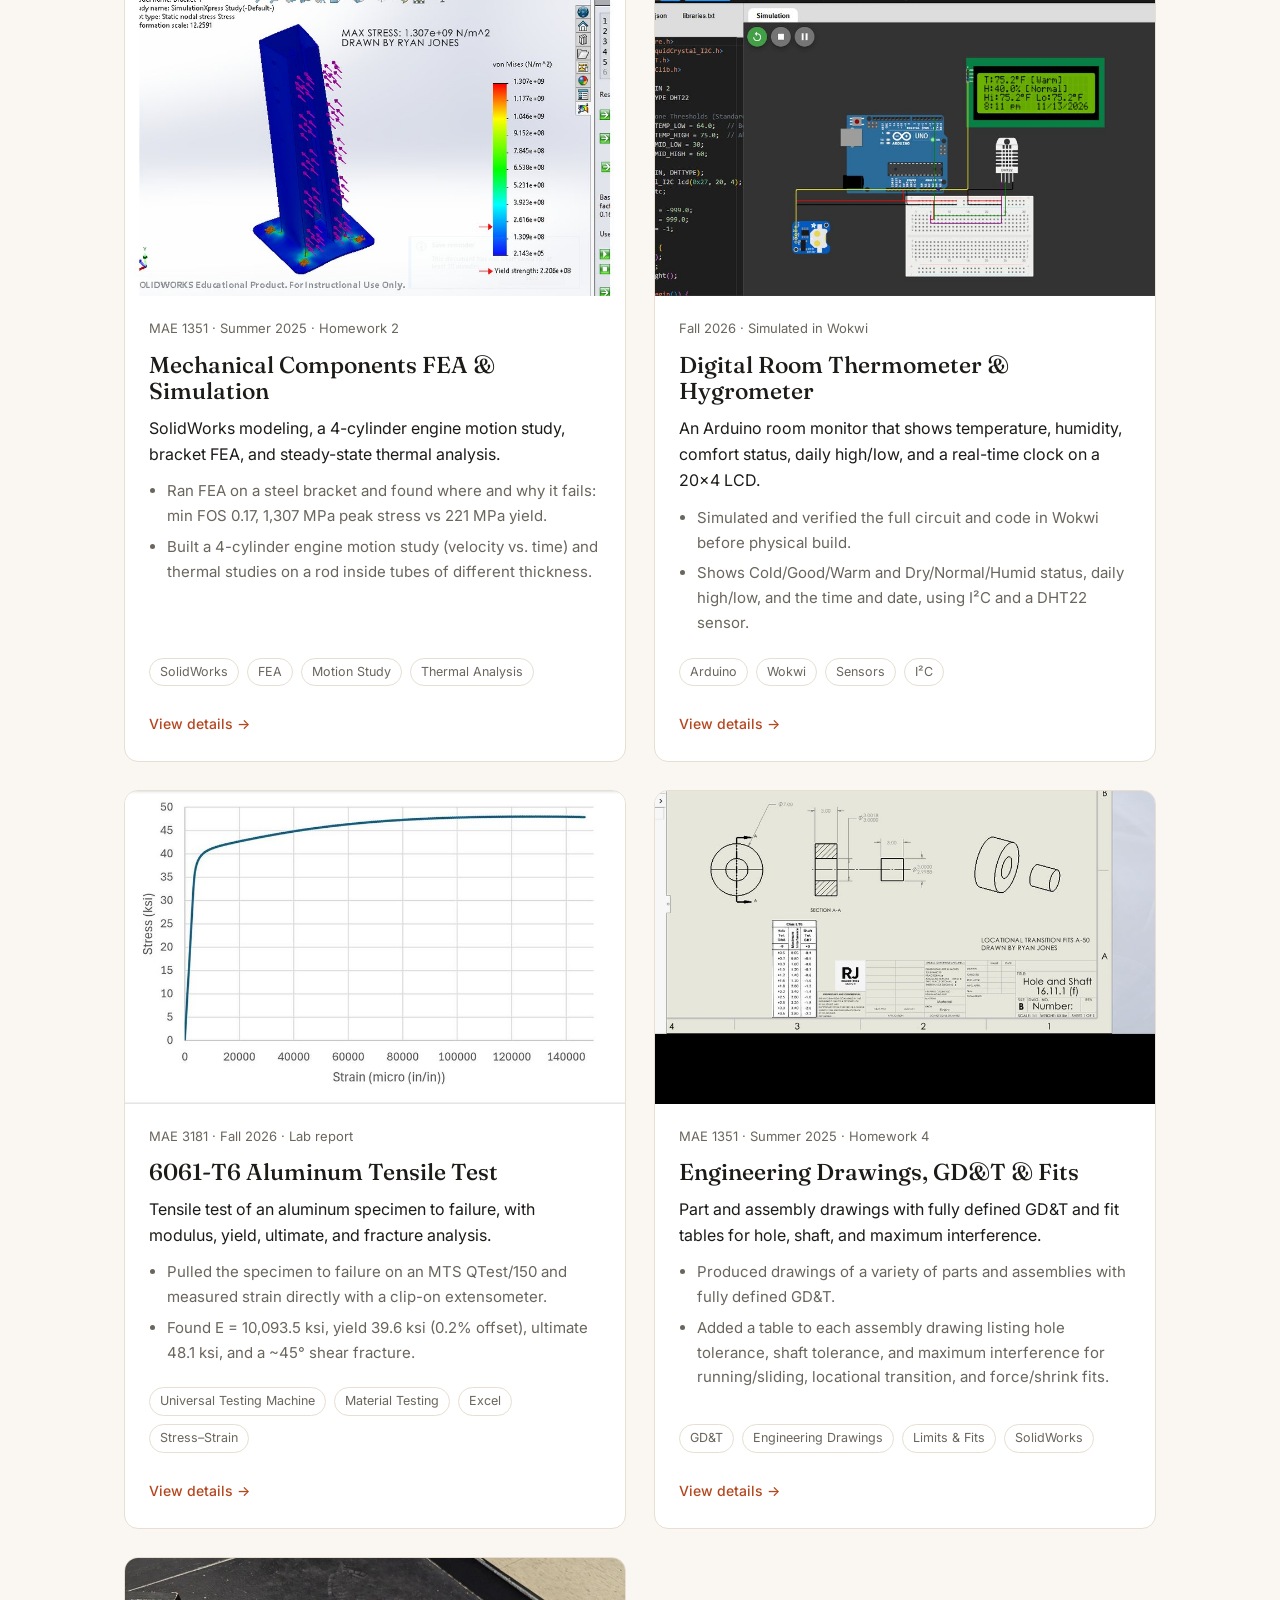
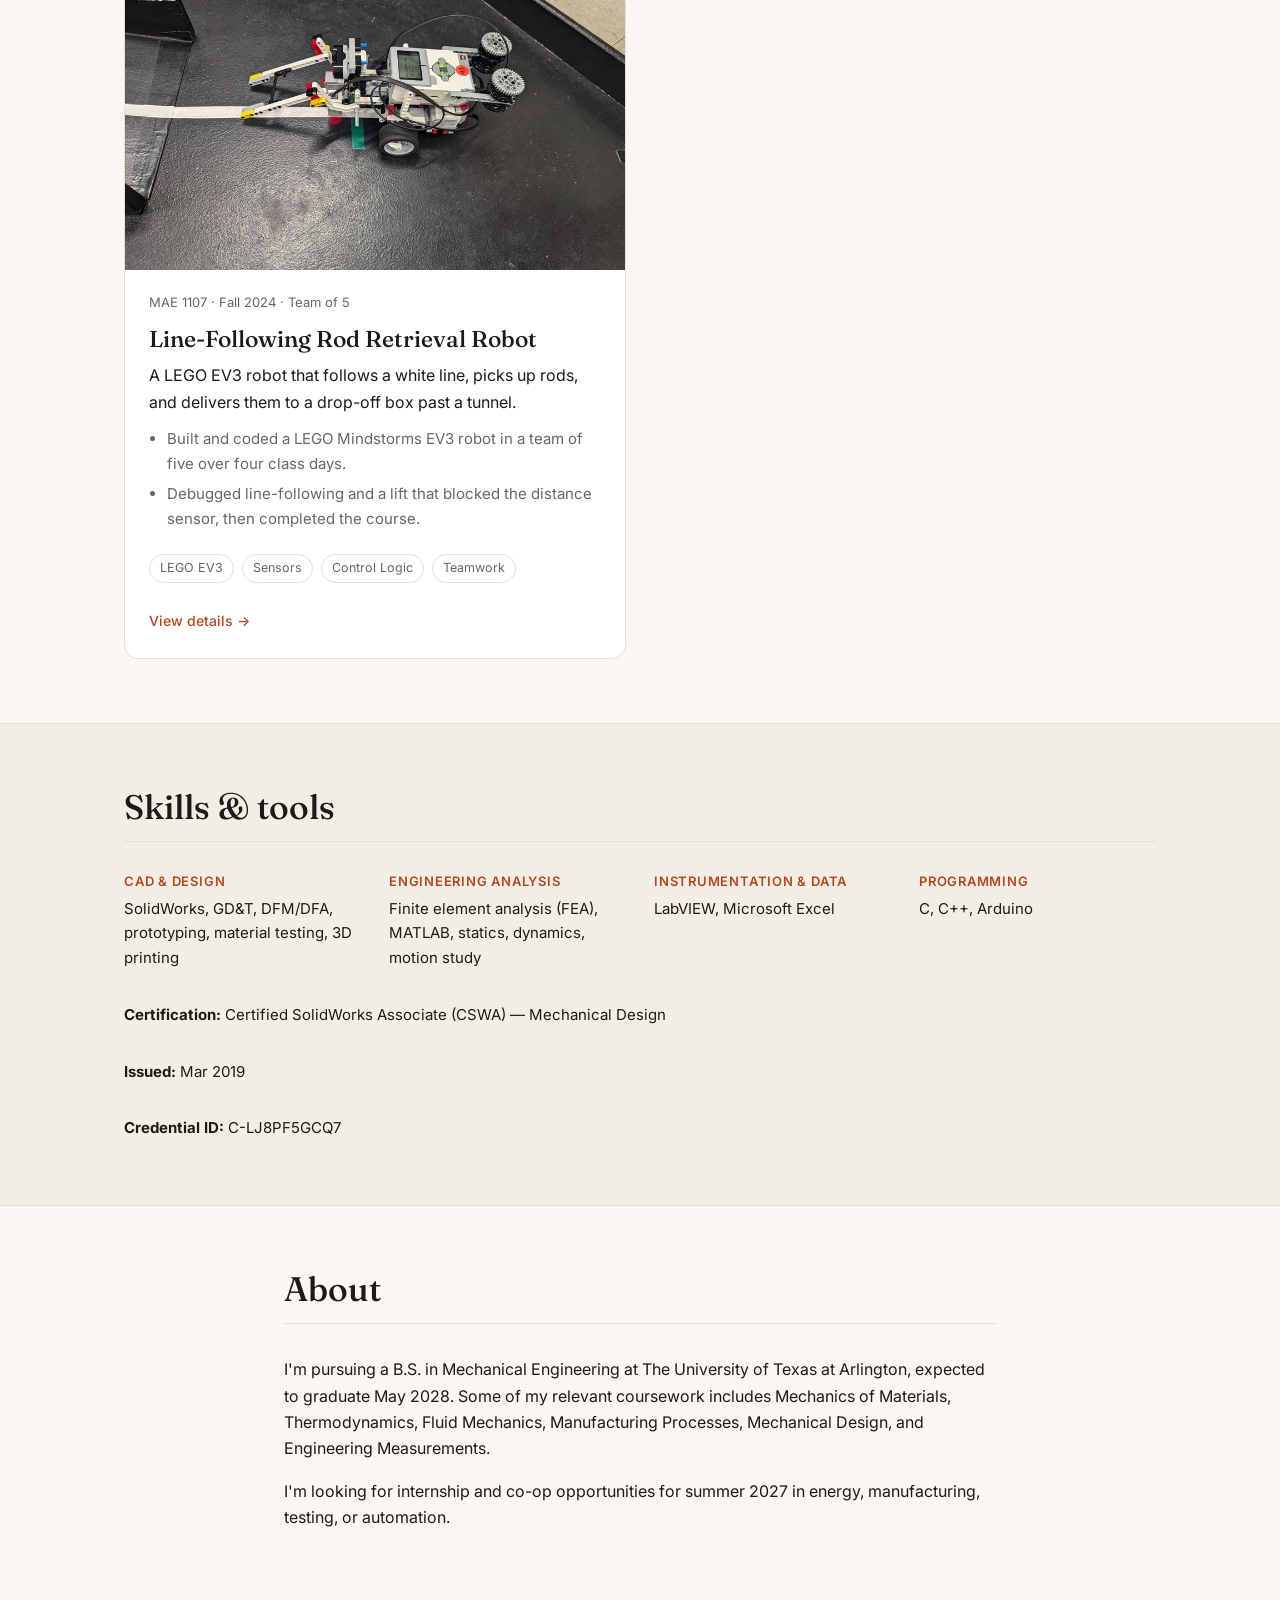
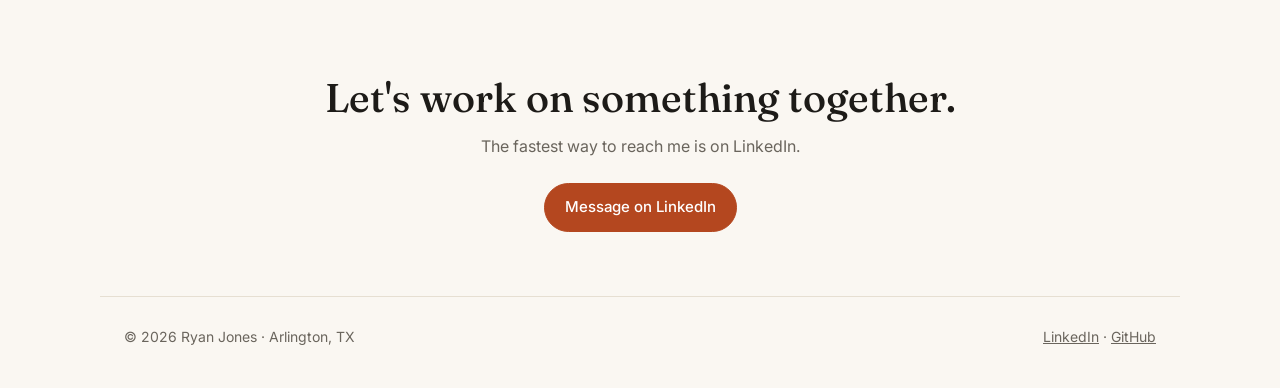
==== commit 5997bf99: "Update index.html changed about section and gave more info on the solidworks cert" ====
--- a/index.html
+++ b/index.html
@@ -145,13 +145,16 @@
           <div><h3>Programming</h3><p>C, C++, Arduino</p></div>
         </div>
         <p class="cert"><strong>Certification:</strong> Certified SolidWorks Associate (CSWA) — Mechanical Design</p>
+        <p class="cert"><strong>Issued:</strong> Mar 2019</p>
+        <p class="cert"><strong>Credential ID:</strong> C-LJ8PF5GCQ7</p>
+        
       </div>
     </section>
 
     <section id="about" class="wrap section narrow">
       <div class="section-head"><h2>About</h2></div>
-      <p>I'm pursuing a B.S. in Mechanical Engineering at The University of Texas at Arlington (expected May 2028). Coursework includes Mechanics of Materials, Thermodynamics, Manufacturing Processes, Mechanical Design, and Engineering Measurements.</p>
-      <p>I'm looking for internship and co-op opportunities in mechanical design, product development, testing, and environmental engineering.</p>
+      <p>I'm pursuing a B.S. in Mechanical Engineering at The University of Texas at Arlington, expected to graduate May 2028. Some of my relevant coursework includes Mechanics of Materials, Thermodynamics, Fluid Mechanics, Manufacturing Processes, Mechanical Design, and Engineering Measurements.</p>
+      <p>I'm looking for internship and co-op opportunities for summer 2027 in energy, manufacturing, testing, or automation.</p>
     </section>
 
     <section id="contact" class="wrap section narrow contact">
